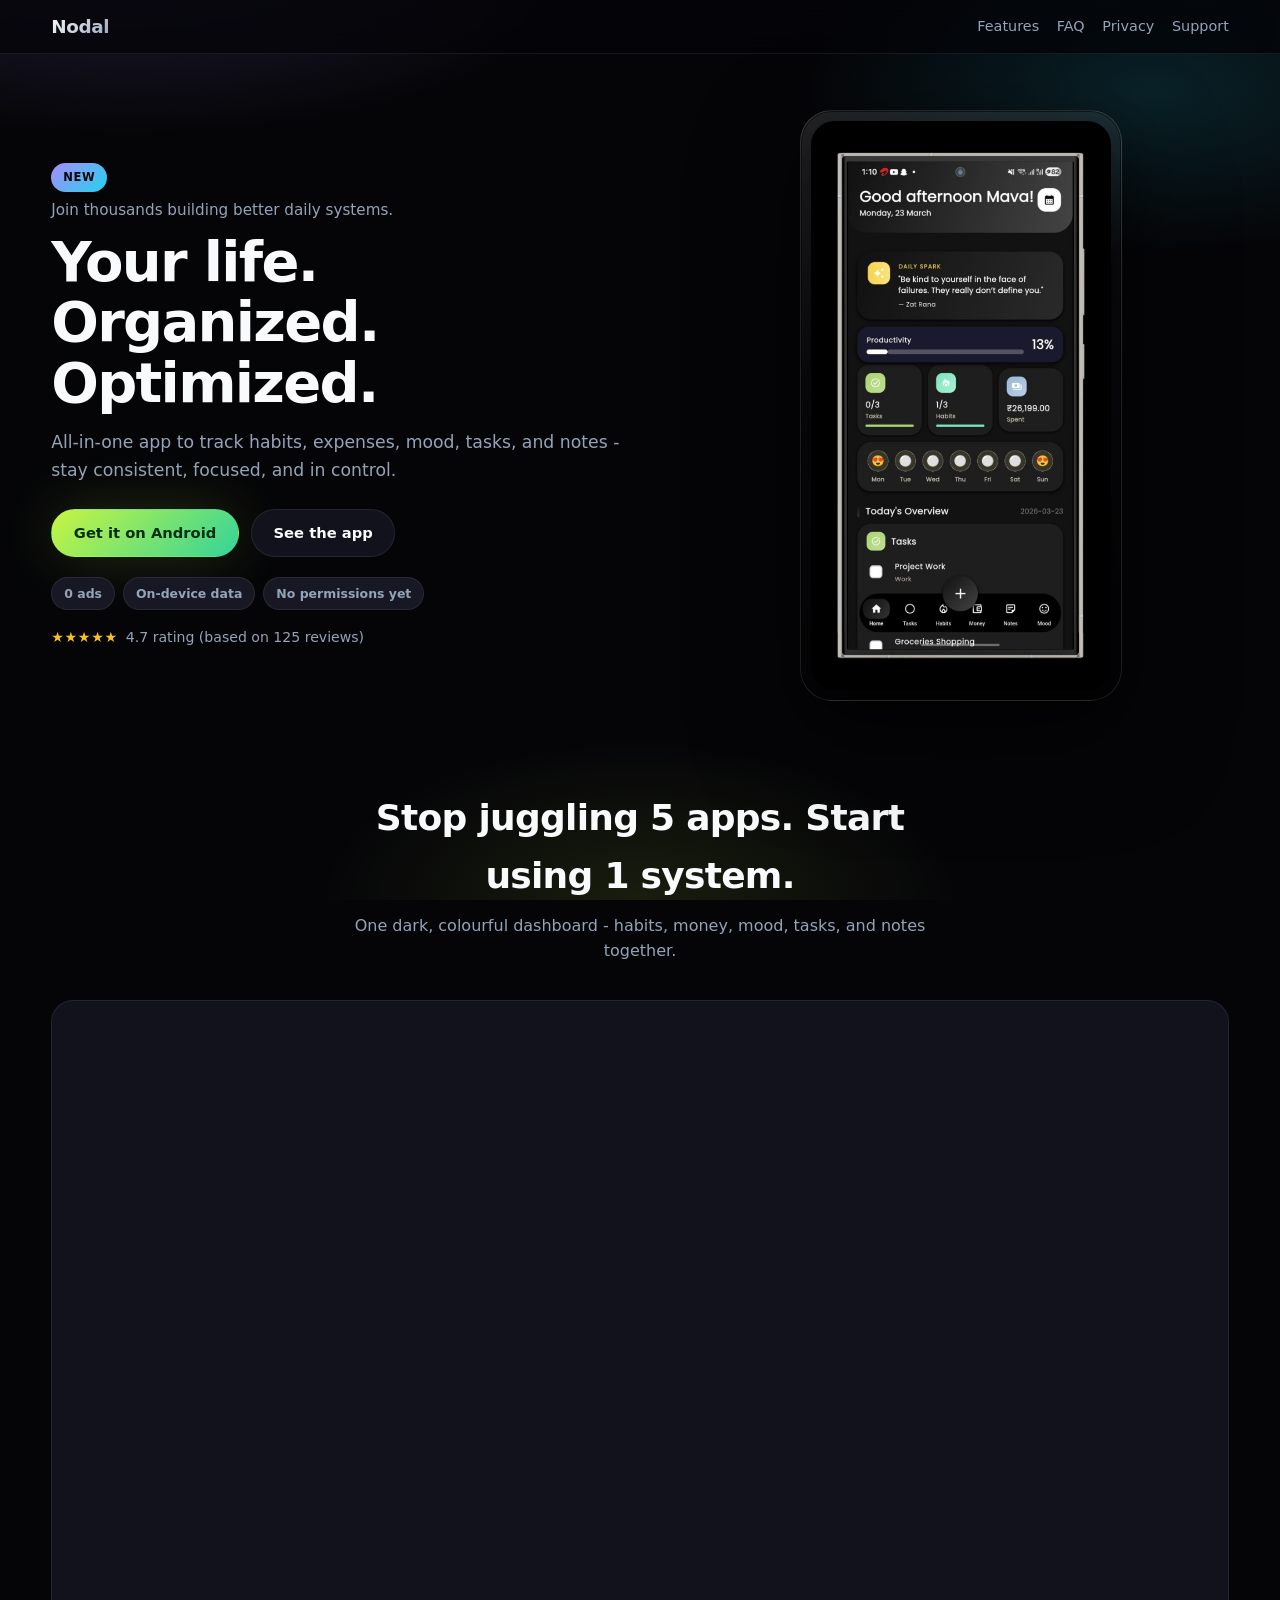
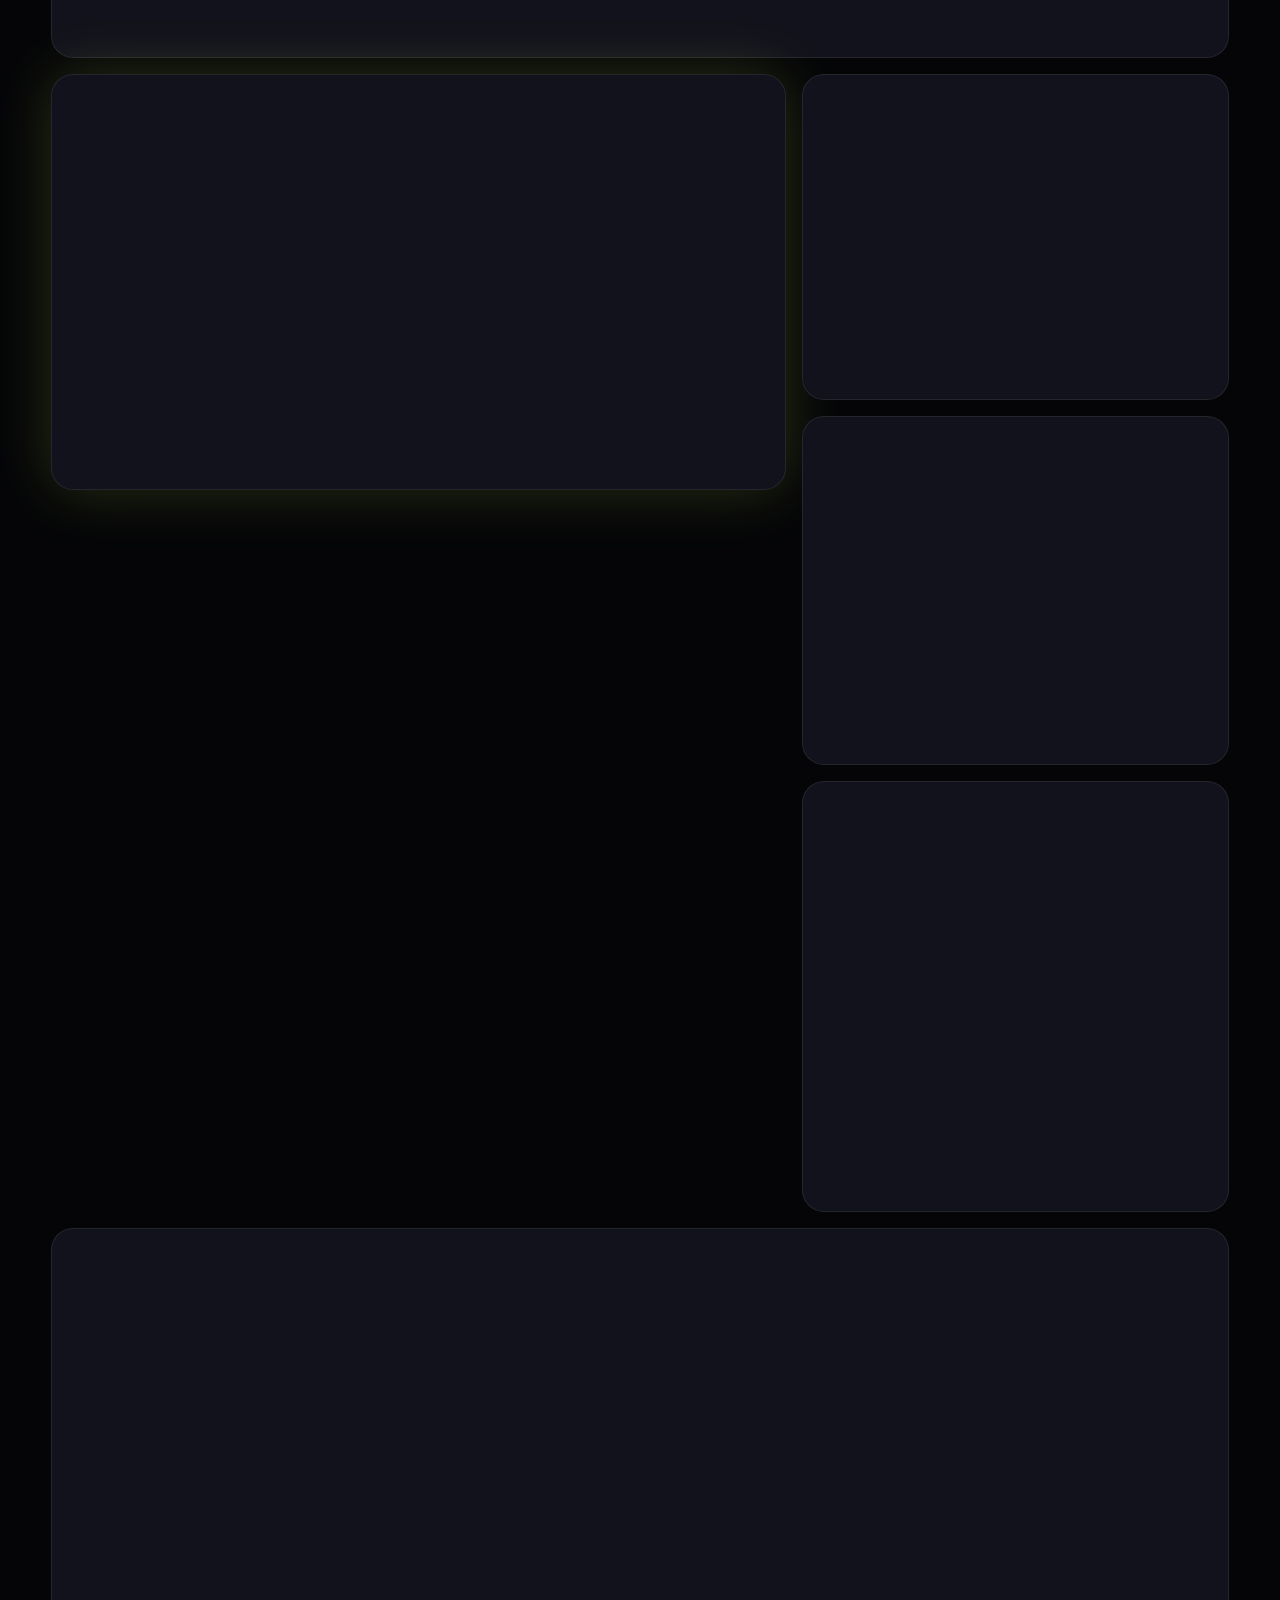
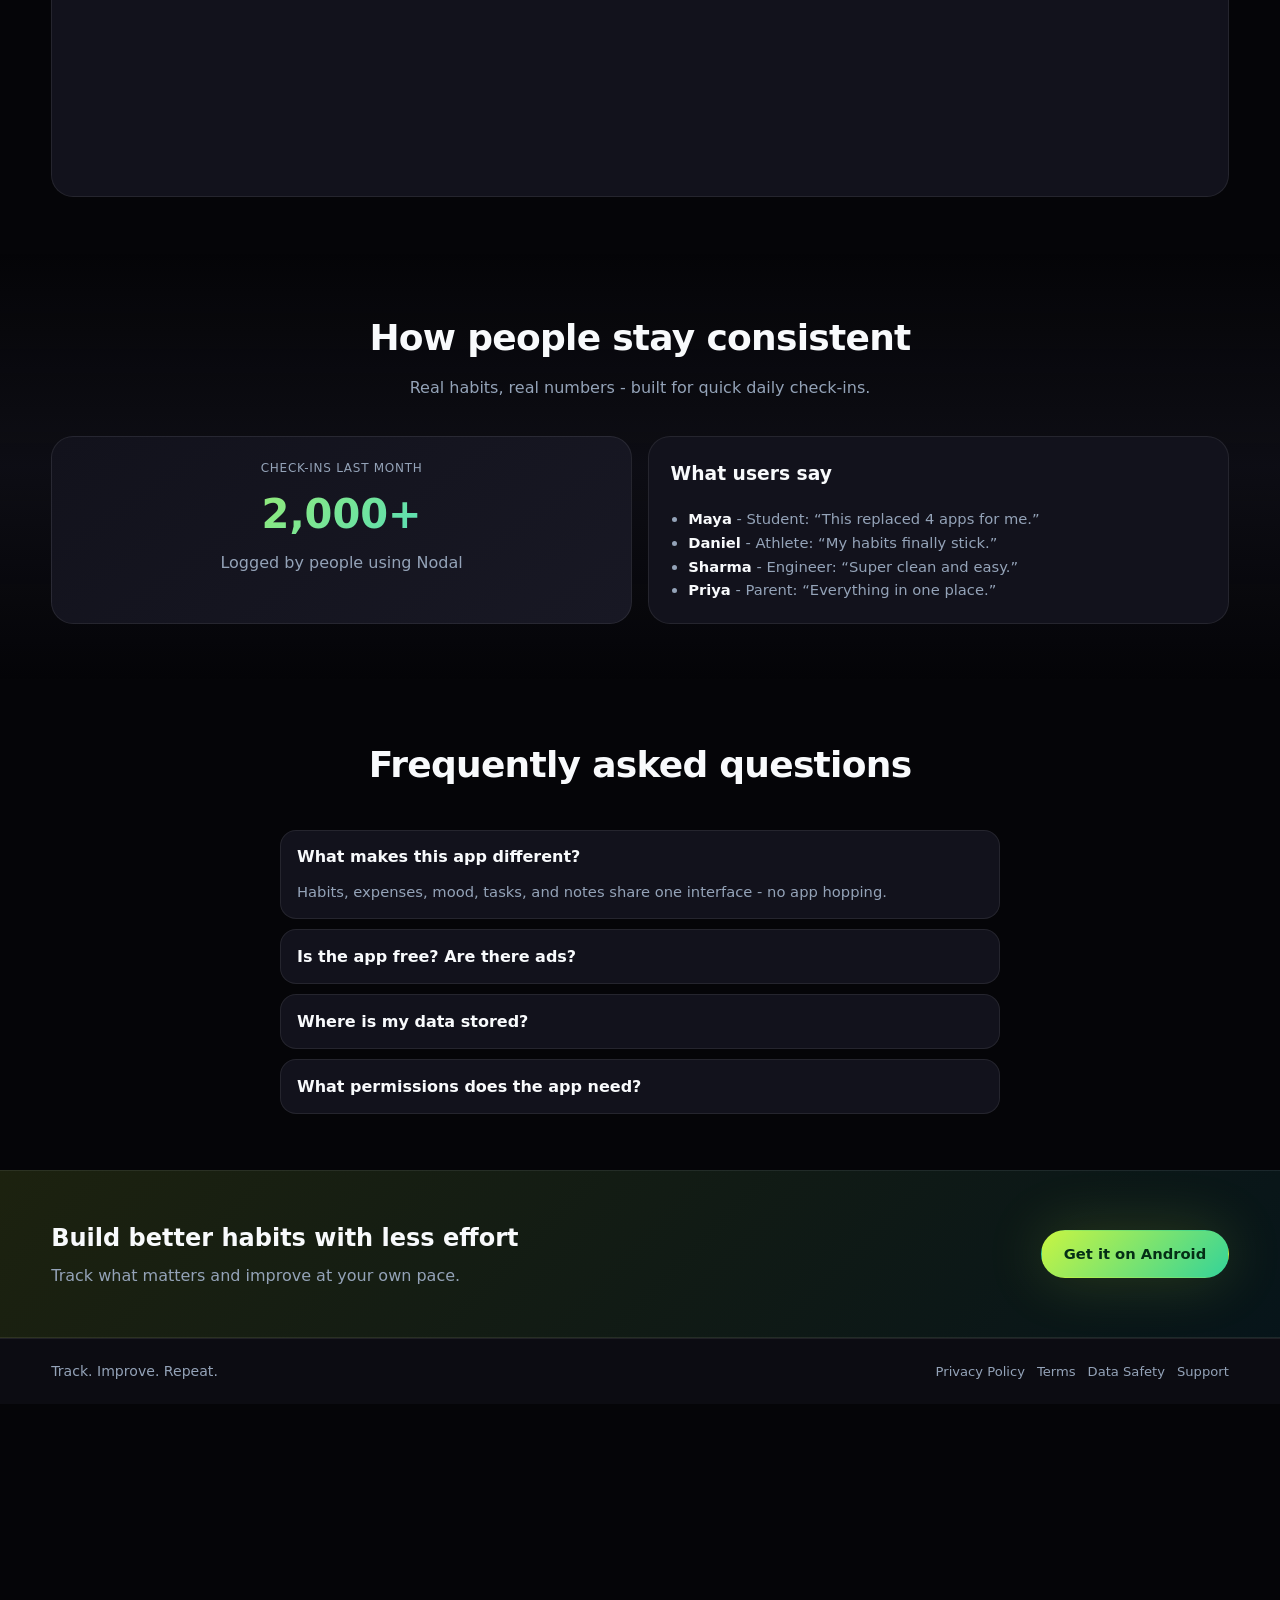
==== index.html @ 2a35434c "Initial commit: Nodal marketing site for GitHub Pages Made-with: Cursor" ====
<!doctype html>
<html lang="en">
<head>
  <meta charset="UTF-8" />
  <meta name="viewport" content="width=device-width, initial-scale=1.0" />
  <title>Nodal - Your life. Organized. Optimized.</title>
  <meta name="description" content="Track habits, expenses, mood, tasks, and notes in one colourful app. Data stays on your device." />
  <link rel="stylesheet" href="styles.css" />
</head>
<body>
  <div class="page-bg" aria-hidden="true"></div>

  <header class="topbar">
    <div class="container row between center">
      <div class="brand">Nodal</div>
      <nav class="nav" aria-label="Primary">
        <a href="#features">Features</a>
        <a href="#faq">FAQ</a>
        <a href="privacy-policy.html">Privacy</a>
        <a href="support.html">Support</a>
      </nav>
    </div>
  </header>

  <main>
    <section class="hero">
      <div class="container hero-grid">
        <div class="hero-copy">
          <span class="badge">New</span>
          <p class="tagline">Join thousands building better daily systems.</p>
          <h1>Your life. Organized. Optimized.</h1>
          <p class="lead">All-in-one app to track habits, expenses, mood, tasks, and notes - stay consistent, focused, and in control.</p>
          <div class="cta-row">
            <a class="btn primary" href="https://play.google.com/store/" target="_blank" rel="noreferrer">Get it on Android</a>
            <a class="btn ghost" href="#features">See the app</a>
          </div>
          <div class="pill-row" aria-hidden="true">
            <span class="pill">0 ads</span>
            <span class="pill">On-device data</span>
            <span class="pill">No permissions yet</span>
          </div>
          <div class="rating-strip">
            <span class="stars" aria-hidden="true">★★★★★</span>
            <span>4.7 rating (based on 125 reviews)</span>
          </div>
        </div>
        <div class="hero-visual">
          <div class="hero-glow" aria-hidden="true"></div>
          <div class="phone-wrap">
            <img
              src="images/screen-home.png"
              alt="Nodal home dashboard on a phone"
              width="540"
              height="1024"
              fetchpriority="high"
              decoding="async"
            />
          </div>
        </div>
      </div>
    </section>

    <section class="section" id="features">
      <div class="container">
        <div class="section-head">
          <h2>Stop juggling 5 apps. Start using 1 system.</h2>
          <p>One dark, colourful dashboard - habits, money, mood, tasks, and notes together.</p>
        </div>

        <div class="bento-features">
          <article class="bento-card bento-home accent-violet">
            <div class="shot shot-wide">
              <img
                src="images/screen-home.png"
                alt="Nodal dashboard overview"
                width="540"
                height="1024"
                loading="lazy"
                decoding="async"
              />
            </div>
            <h3>Home overview</h3>
            <p>Daily spark, productivity, tasks, habits, spending, and mood - all in one scroll.</p>
          </article>

          <div class="bento-split">
            <article class="bento-card bento-tasks accent-lime">
              <div class="shot">
                <img
                  src="images/screen-tasks.png"
                  alt="Tasks screen with colourful cards and filters"
                  width="540"
                  height="1024"
                  loading="lazy"
                  decoding="async"
                />
              </div>
              <h3>Tasks</h3>
              <p>Colourful cards, Today / Upcoming / Done, and progress you can see at a glance.</p>
            </article>

            <div class="bento-rail" role="presentation">
              <article class="bento-card bento-rail-card accent-mint">
                <div class="shot shot-fit">
                  <img
                    src="images/screen-habits.png"
                    alt="Habits tracker with streaks and grid"
                    width="1024"
                    height="864"
                    loading="lazy"
                    decoding="async"
                  />
                </div>
                <h3>Habits</h3>
                <p>Streak-friendly layout with mint accents and a clear daily rhythm.</p>
              </article>

              <article class="bento-card bento-rail-card accent-sky">
                <div class="shot shot-fit">
                  <img
                    src="images/screen-expenses.png"
                    alt="Expenses screen with spending summary"
                    width="1024"
                    height="861"
                    loading="lazy"
                    decoding="async"
                  />
                </div>
                <h3>Money</h3>
                <p>Track spending with a bold summary card and a clean expense log.</p>
              </article>

              <article class="bento-card bento-rail-card accent-coral">
                <div class="shot shot-fit">
                  <img
                    src="images/screen-mood.png"
                    alt="Mood tracker with weekly view"
                    width="1024"
                    height="861"
                    loading="lazy"
                    decoding="async"
                  />
                </div>
                <h3>Mood</h3>
                <p>Log how you feel and spot patterns week over week.</p>
              </article>
            </div>
          </div>

          <article class="bento-card bento-home accent-amber">
            <div class="shot shot-wide">
              <img
                src="images/screen-notes.png"
                alt="Notes screen with colourful note cards"
                width="1024"
                height="864"
                loading="lazy"
                decoding="async"
              />
            </div>
            <h3>Notes</h3>
            <p>Capture ideas fast - coral, yellow, and dark panels that stay easy to scan.</p>
          </article>
        </div>
      </div>
    </section>

    <section class="section alt">
      <div class="container">
        <div class="section-head">
          <h2>How people stay consistent</h2>
          <p>Real habits, real numbers - built for quick daily check-ins.</p>
        </div>
        <div class="trust">
          <article class="trust-card stat">
            <p class="small-title">Check-ins last month</p>
            <p class="big">2,000+</p>
            <p class="muted">Logged by people using Nodal</p>
          </article>
          <article class="trust-card">
            <h3>What users say</h3>
            <ul>
              <li><span class="name">Maya</span> - Student: “This replaced 4 apps for me.”</li>
              <li><span class="name">Daniel</span> - Athlete: “My habits finally stick.”</li>
              <li><span class="name">Sharma</span> - Engineer: “Super clean and easy.”</li>
              <li><span class="name">Priya</span> - Parent: “Everything in one place.”</li>
            </ul>
          </article>
        </div>
      </div>
    </section>

    <section class="section container" id="faq">
      <div class="section-head">
        <h2>Frequently asked questions</h2>
      </div>
      <div class="faq-list">
        <details open>
          <summary>What makes this app different?</summary>
          <p>Habits, expenses, mood, tasks, and notes share one interface - no app hopping.</p>
        </details>
        <details>
          <summary>Is the app free? Are there ads?</summary>
          <p>Yes, it’s free to use. There are <strong class="faq-strong">0 ads</strong>.</p>
        </details>
        <details>
          <summary>Where is my data stored?</summary>
          <p>On your own device - not on our cloud. You stay in control.</p>
        </details>
        <details>
          <summary>What permissions does the app need?</summary>
          <p>Right now, none. A future update may ask for notification permission only, if you want reminders.</p>
        </details>
      </div>
    </section>

    <section class="section cta">
      <div class="container row between center wrap row-cta">
        <div>
          <h2>Build better habits with less effort</h2>
          <p>Track what matters and improve at your own pace.</p>
        </div>
        <a class="btn primary" href="https://play.google.com/store/" target="_blank" rel="noreferrer">Get it on Android</a>
      </div>
    </section>
  </main>

  <footer class="footer">
    <div class="container row between center wrap row-footer">
      <p>Track. Improve. Repeat.</p>
      <nav class="nav small" aria-label="Footer">
        <a href="privacy-policy.html">Privacy Policy</a>
        <a href="terms.html">Terms</a>
        <a href="data-safety.html">Data Safety</a>
        <a href="support.html">Support</a>
      </nav>
    </div>
  </footer>

  <script src="script.js"></script>
</body>
</html>
---- styles.css ----
/* Nodal marketing site - dark, colorful, static-only for fast loads (no web fonts) */
:root {
  --bg: #050508;
  --bg-elevated: #0c0c12;
  --surface: #12121c;
  --surface-2: #181824;
  --border: rgba(255, 255, 255, 0.08);
  --text: #f8fafc;
  --muted: #94a3b8;
  --lime: #c8f542;
  --mint: #34d399;
  --cyan: #22d3ee;
  --coral: #fb7185;
  --violet: #a78bfa;
  --pink: #f472b6;
  --sky: #38bdf8;
  --amber: #fbbf24;
  --radius-lg: 22px;
  --radius-md: 16px;
  --shadow-glow-lime: 0 0 60px rgba(200, 245, 66, 0.18);
  --shadow-glow-cyan: 0 0 50px rgba(34, 211, 238, 0.15);
}

*,
*::before,
*::after {
  box-sizing: border-box;
}

html {
  scroll-behavior: smooth;
}

body {
  margin: 0;
  font-family: ui-sans-serif, system-ui, -apple-system, BlinkMacSystemFont, "Segoe UI", Roboto, "Helvetica Neue", Arial, sans-serif;
  color: var(--text);
  background: var(--bg);
  line-height: 1.6;
  -webkit-font-smoothing: antialiased;
}

a {
  color: inherit;
  text-decoration: none;
}

img {
  max-width: 100%;
  height: auto;
  vertical-align: middle;
}

.container {
  width: min(1180px, 92%);
  margin: 0 auto;
}

.row {
  display: flex;
}
.between {
  justify-content: space-between;
}
.center {
  align-items: center;
}
.wrap {
  flex-wrap: wrap;
}

/* Ambient background (CSS only - GPU-friendly) */
.page-bg {
  position: fixed;
  inset: 0;
  z-index: -1;
  pointer-events: none;
  background:
    radial-gradient(ellipse 80% 50% at 10% -10%, rgba(167, 139, 250, 0.22), transparent 50%),
    radial-gradient(ellipse 60% 40% at 90% 10%, rgba(34, 211, 238, 0.14), transparent 45%),
    radial-gradient(ellipse 50% 35% at 50% 100%, rgba(200, 245, 66, 0.1), transparent 50%),
    var(--bg);
}

.topbar {
  position: sticky;
  top: 0;
  z-index: 50;
  background: rgba(5, 5, 8, 0.78);
  backdrop-filter: saturate(140%) blur(12px);
  -webkit-backdrop-filter: saturate(140%) blur(12px);
  border-bottom: 1px solid var(--border);
}
.topbar .container {
  padding: 0.75rem 0;
}
.brand {
  font-weight: 800;
  font-size: 1.15rem;
  letter-spacing: -0.02em;
  background: linear-gradient(135deg, #fff 0%, var(--muted) 100%);
  -webkit-background-clip: text;
  background-clip: text;
  color: transparent;
}
.nav {
  display: flex;
  gap: 1.1rem;
  font-size: 0.9rem;
  flex-wrap: wrap;
}
.nav a {
  color: var(--muted);
  transition: color 0.15s ease;
}
.nav a:hover {
  color: var(--text);
}
.nav.small {
  gap: 0.75rem;
  font-size: 0.82rem;
}

.badge {
  display: inline-block;
  background: linear-gradient(135deg, var(--violet), var(--cyan));
  color: #050508;
  border-radius: 999px;
  font-size: 0.72rem;
  font-weight: 700;
  text-transform: uppercase;
  letter-spacing: 0.06em;
  padding: 0.35rem 0.75rem;
}

.hero {
  padding: 3.5rem 0 2rem;
}
.hero-grid {
  display: grid;
  grid-template-columns: 1.05fr 0.95fr;
  gap: clamp(1.5rem, 4vw, 3rem);
  align-items: center;
}

.hero-copy h1 {
  font-size: clamp(2.1rem, 4.5vw, 3.5rem);
  line-height: 1.08;
  margin: 0.6rem 0 1rem;
  letter-spacing: -0.03em;
}

.lead {
  font-size: 1.08rem;
  max-width: 36rem;
  color: var(--muted);
  margin: 0;
}

.muted {
  color: var(--muted);
  margin: 0;
}

.tagline {
  font-size: 0.95rem;
  color: var(--muted);
  margin: 0.35rem 0 0;
}

.cta-row {
  display: flex;
  gap: 0.75rem;
  margin-top: 1.5rem;
  flex-wrap: wrap;
}

.btn {
  display: inline-flex;
  align-items: center;
  justify-content: center;
  border-radius: 999px;
  padding: 0.72rem 1.35rem;
  font-weight: 700;
  font-size: 0.92rem;
  border: 1px solid transparent;
  transition: transform 0.15s ease, box-shadow 0.15s ease, background 0.15s ease;
}
.btn:active {
  transform: scale(0.98);
}

.btn.primary {
  background: linear-gradient(135deg, var(--lime), var(--mint));
  color: #052e16;
  box-shadow: var(--shadow-glow-lime);
}
.btn.primary:hover {
  box-shadow: 0 0 40px rgba(200, 245, 66, 0.35);
}

.btn.ghost {
  background: var(--surface);
  color: var(--text);
  border-color: var(--border);
}
.btn.ghost:hover {
  border-color: rgba(255, 255, 255, 0.18);
}

.pill-row {
  display: flex;
  flex-wrap: wrap;
  gap: 0.5rem;
  margin-top: 1.25rem;
}
.pill {
  font-size: 0.78rem;
  font-weight: 600;
  padding: 0.35rem 0.75rem;
  border-radius: 999px;
  background: var(--surface-2);
  border: 1px solid var(--border);
  color: var(--muted);
}

.hero-visual {
  position: relative;
  display: flex;
  justify-content: center;
  align-items: center;
}

.hero-glow {
  position: absolute;
  width: min(340px, 70vw);
  height: min(340px, 70vw);
  border-radius: 50%;
  background: radial-gradient(circle, rgba(200, 245, 66, 0.25) 0%, transparent 65%);
  filter: blur(4px);
  z-index: 0;
}

.phone-wrap {
  position: relative;
  z-index: 1;
  border-radius: 32px;
  padding: 10px;
  background: linear-gradient(160deg, rgba(255, 255, 255, 0.12) 0%, rgba(255, 255, 255, 0.02) 40%, rgba(0, 0, 0, 0.4) 100%);
  border: 1px solid rgba(255, 255, 255, 0.12);
  box-shadow:
    0 40px 100px rgba(0, 0, 0, 0.55),
    0 0 0 1px rgba(0, 0, 0, 0.5) inset;
}

.phone-wrap img {
  display: block;
  width: min(300px, 52vw);
  border-radius: 24px;
  box-shadow: 0 20px 50px rgba(0, 0, 0, 0.45);
}

.rating-strip {
  margin-top: 1rem;
  display: flex;
  align-items: center;
  gap: 0.5rem;
  flex-wrap: wrap;
  font-size: 0.88rem;
  color: var(--muted);
}
.stars {
  color: var(--amber);
  letter-spacing: 0.05em;
}

.section-head {
  text-align: center;
  max-width: 40rem;
  margin: 0 auto 2.25rem;
}
.section-head h2 {
  margin: 0 0 0.5rem;
  font-size: clamp(1.65rem, 3vw, 2.25rem);
  letter-spacing: -0.02em;
}
.section-head p {
  margin: 0;
  color: var(--muted);
}

.section {
  padding: 3.5rem 0;
}
.section.alt {
  background: linear-gradient(180deg, transparent, rgba(24, 24, 36, 0.45), transparent);
}

/* Feature gallery: full-width panels (Home, Notes) + Tasks + rail (Habits, Money, Mood) */
.bento-features {
  display: flex;
  flex-direction: column;
  gap: 1rem;
}

.bento-split {
  display: grid;
  grid-template-columns: minmax(0, 1.72fr) minmax(272px, 1fr);
  gap: 1rem;
  align-items: start;
}

.bento-rail {
  display: flex;
  flex-direction: column;
  gap: 1rem;
  min-width: 0;
}

.bento-rail .bento-card {
  width: 100%;
}

.bento-home {
  width: 100%;
}

.bento-card {
  background: var(--surface);
  border: 1px solid var(--border);
  border-radius: var(--radius-lg);
  padding: 1rem;
  overflow: hidden;
  transition: border-color 0.2s ease, transform 0.2s ease;
  content-visibility: auto;
  contain-intrinsic-size: 420px;
}
.bento-card:hover {
  border-color: rgba(255, 255, 255, 0.16);
  transform: translateY(-2px);
}

.bento-card .shot {
  border-radius: var(--radius-md);
  overflow: hidden;
  background: #000;
  margin-bottom: 0.85rem;
  aspect-ratio: 10 / 19;
  display: flex;
  align-items: center;
  justify-content: center;
}
.bento-card .shot-landscape {
  aspect-ratio: 1024 / 861;
}
/* Natural image height - no fixed aspect box (e.g. Habits tile) */
.bento-card .shot-fit {
  aspect-ratio: auto;
  height: auto;
  min-height: 0;
  align-items: flex-start;
}
.bento-card .shot img {
  width: 100%;
  height: 100%;
  object-fit: cover;
  object-position: top center;
}
.bento-card .shot-landscape img {
  object-fit: contain;
  object-position: center;
}
/* Higher specificity than `.shot img` so height follows the image */
.bento-card .shot.shot-fit img {
  width: 100%;
  height: auto;
  max-height: none;
  object-fit: contain;
  object-position: top center;
  display: block;
}

.bento-card .shot-wide {
  aspect-ratio: auto;
  min-height: 260px;
  max-height: min(52vh, 520px);
}
.bento-card .shot-wide img {
  width: auto;
  max-width: 100%;
  height: min(52vh, 520px);
  margin: 0 auto;
  object-fit: contain;
  object-position: center;
}

.faq-strong {
  color: var(--text);
}

.bento-card h3 {
  margin: 0 0 0.25rem;
  font-size: 1.05rem;
}
.bento-card p {
  margin: 0;
  font-size: 0.88rem;
  color: var(--muted);
}

.accent-lime {
  box-shadow: var(--shadow-glow-lime);
}
.accent-mint .shot {
  box-shadow: 0 0 44px rgba(52, 211, 153, 0.18);
}
.accent-cyan {
  box-shadow: var(--shadow-glow-cyan);
}
.accent-sky .shot {
  box-shadow: 0 0 40px rgba(56, 189, 248, 0.12);
}
.accent-coral .shot {
  box-shadow: 0 0 40px rgba(251, 113, 133, 0.12);
}
.accent-violet .shot {
  box-shadow: 0 0 40px rgba(167, 139, 250, 0.12);
}
.accent-amber .shot {
  box-shadow: 0 0 40px rgba(251, 191, 36, 0.1);
}

.trust {
  display: grid;
  grid-template-columns: repeat(2, 1fr);
  gap: 1rem;
}
.trust-card {
  background: var(--surface);
  border: 1px solid var(--border);
  border-radius: var(--radius-lg);
  padding: 1.35rem;
}
.trust-card.stat {
  text-align: center;
  background: linear-gradient(145deg, var(--surface), var(--surface-2));
}
.trust-card .big {
  font-size: 2.5rem;
  font-weight: 800;
  margin: 0.25rem 0;
  background: linear-gradient(135deg, var(--lime), var(--cyan));
  -webkit-background-clip: text;
  background-clip: text;
  color: transparent;
}
.trust-card .small-title {
  color: var(--muted);
  text-transform: uppercase;
  letter-spacing: 0.06em;
  font-size: 0.75rem;
  margin: 0;
}
.trust-card ul {
  margin: 0;
  padding-left: 1.1rem;
  color: var(--muted);
  font-size: 0.92rem;
}
.trust-card h3 {
  margin-top: 0;
}
.trust-card .name {
  color: var(--text);
  font-weight: 600;
}

.section.cta .row-cta {
  gap: 1.25rem;
}
.footer .row-footer {
  gap: 0.75rem;
}
.footer p {
  margin: 0;
}

.faq-list {
  display: grid;
  gap: 0.65rem;
  max-width: 720px;
  margin: 0 auto;
}
details {
  background: var(--surface);
  border: 1px solid var(--border);
  border-radius: var(--radius-md);
  padding: 0.85rem 1rem;
}
details summary {
  cursor: pointer;
  font-weight: 700;
  list-style: none;
}
details summary::-webkit-details-marker {
  display: none;
}
details p {
  margin: 0.65rem 0 0;
  color: var(--muted);
  font-size: 0.92rem;
}

.section.cta {
  padding: 3rem 0;
  background: linear-gradient(135deg, rgba(200, 245, 66, 0.12), rgba(34, 211, 238, 0.08));
  border-top: 1px solid var(--border);
  border-bottom: 1px solid var(--border);
}
.section.cta h2 {
  margin: 0 0 0.35rem;
}
.section.cta p {
  margin: 0;
  color: var(--muted);
}
.section.cta .btn.primary {
  flex-shrink: 0;
}

.footer {
  border-top: 1px solid var(--border);
  background: var(--bg-elevated);
  padding: 1.35rem 0;
  font-size: 0.88rem;
  color: var(--muted);
}

.text-link {
  color: var(--cyan);
  font-weight: 600;
  text-decoration: underline;
  text-underline-offset: 3px;
}

/* Legal pages */
.legal {
  padding: 3rem 0 4rem;
}
.legal h1 {
  margin-top: 0;
  font-size: clamp(1.75rem, 3vw, 2.35rem);
  letter-spacing: -0.02em;
}
.legal article {
  background: var(--surface);
  border: 1px solid var(--border);
  border-radius: var(--radius-md);
  padding: 1rem 1.15rem;
  margin: 0.85rem 0;
}
.legal article h3 {
  margin: 0 0 0.4rem;
  font-size: 1rem;
}
.legal article p {
  margin: 0;
  color: var(--muted);
  font-size: 0.95rem;
}

@media (max-width: 960px) {
  .hero-grid {
    grid-template-columns: 1fr;
    text-align: center;
  }
  .lead,
  .tagline {
    margin-left: auto;
    margin-right: auto;
  }
  .cta-row,
  .pill-row,
  .rating-strip {
    justify-content: center;
  }
  .bento-split {
    grid-template-columns: 1fr;
  }
  .trust {
    grid-template-columns: 1fr;
  }
}

@media (prefers-reduced-motion: reduce) {
  html {
    scroll-behavior: auto;
  }
  .btn,
  .bento-card {
    transition: none;
  }
}
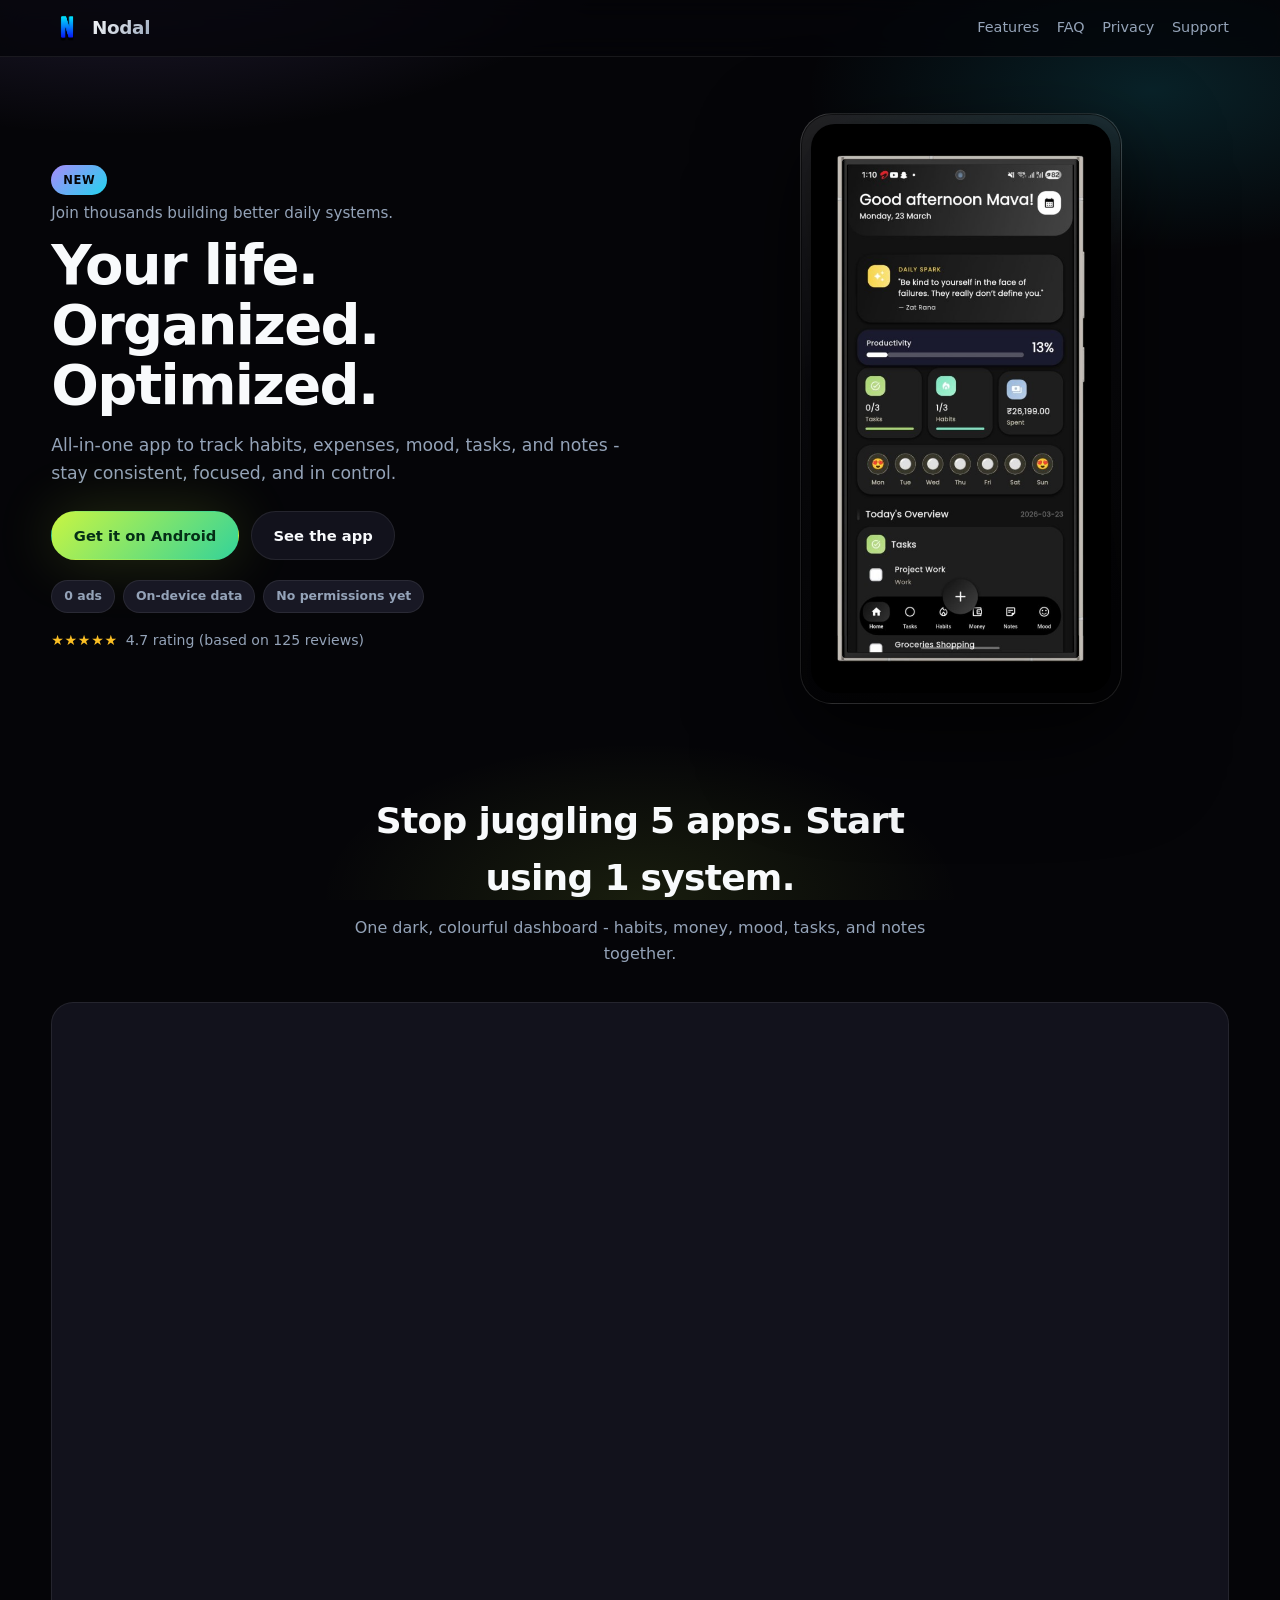
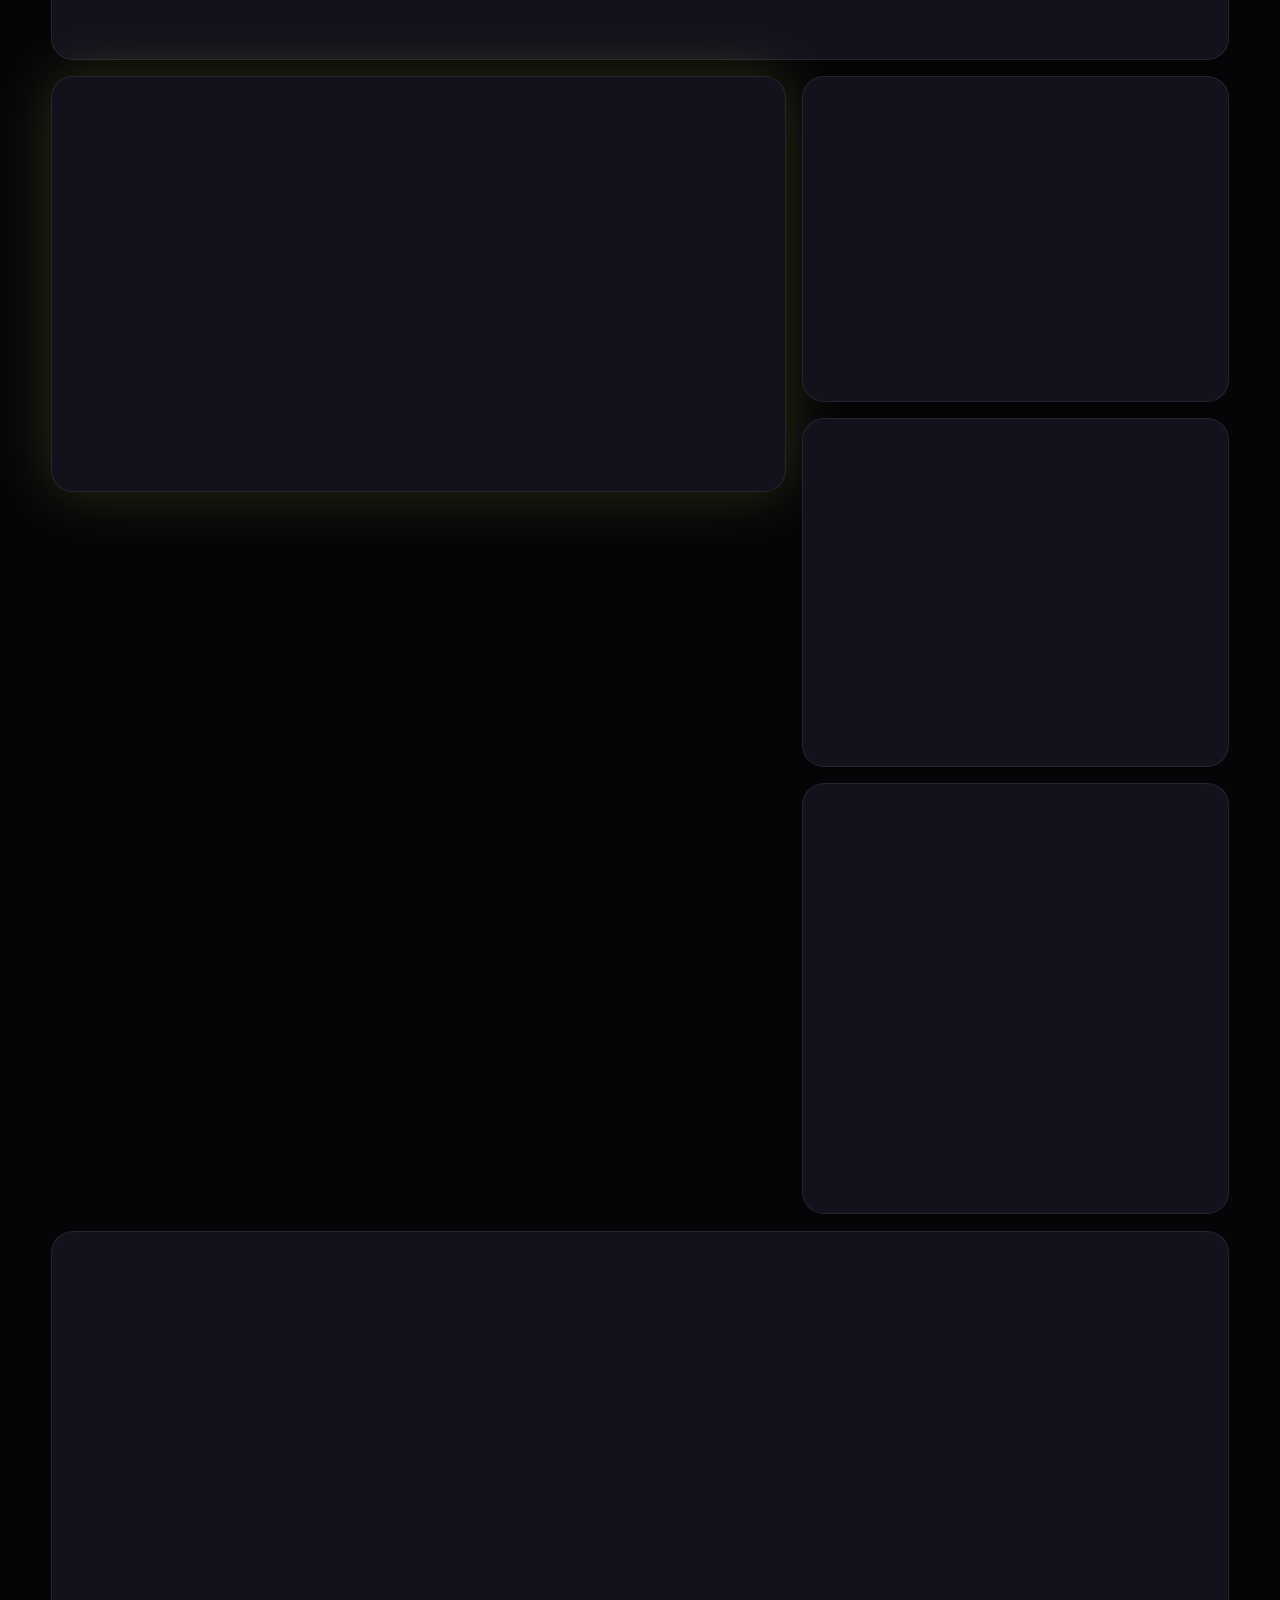
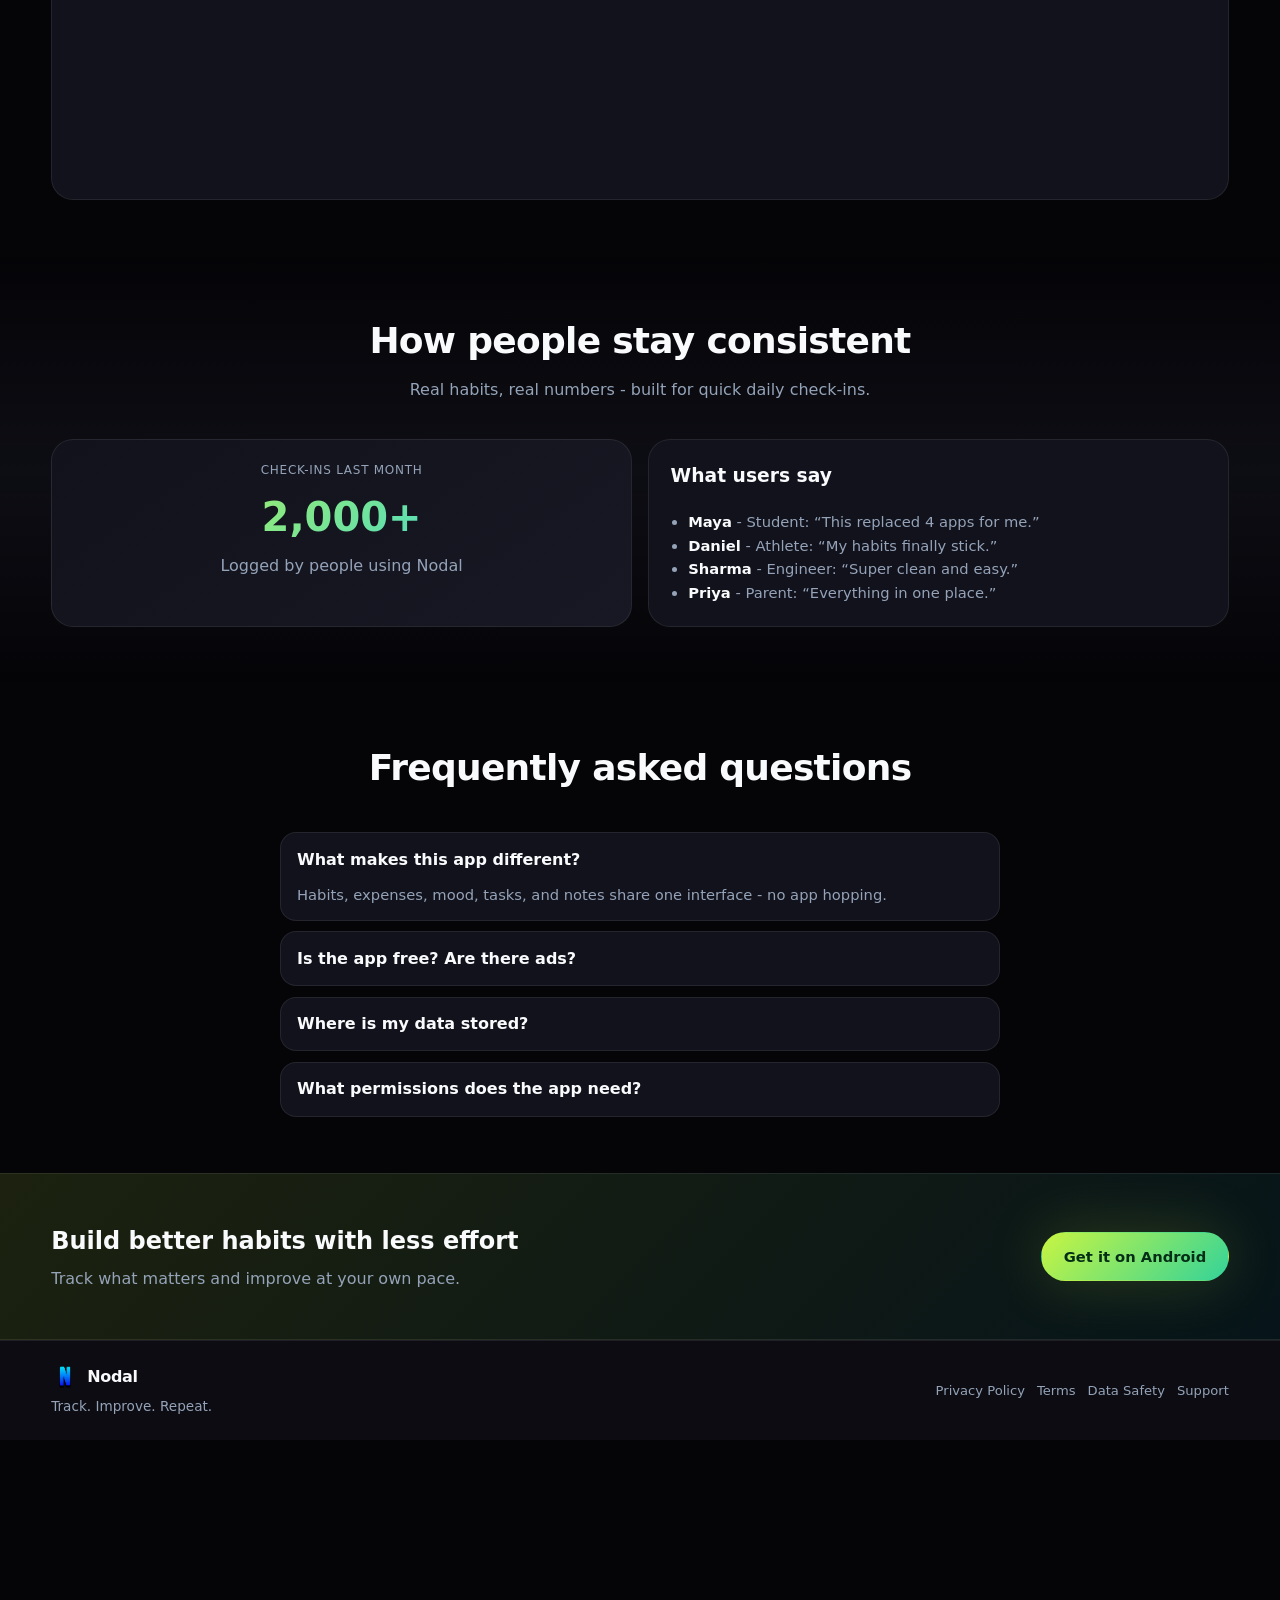
==== commit b69afc7b: "Add Nodal icon as favicon, header logo, and footer mark Made-with: Cursor" ====
--- a/index.html
+++ b/index.html
@@ -3,8 +3,11 @@
 <head>
   <meta charset="UTF-8" />
   <meta name="viewport" content="width=device-width, initial-scale=1.0" />
+  <meta name="theme-color" content="#050508" />
   <title>Nodal - Your life. Organized. Optimized.</title>
   <meta name="description" content="Track habits, expenses, mood, tasks, and notes in one colourful app. Data stays on your device." />
+  <link rel="icon" type="image/png" href="images/nodal-icon.png" sizes="32x32" />
+  <link rel="apple-touch-icon" href="images/nodal-icon.png" />
   <link rel="stylesheet" href="styles.css" />
 </head>
 <body>
@@ -12,7 +15,10 @@
 
   <header class="topbar">
     <div class="container row between center">
-      <div class="brand">Nodal</div>
+      <a href="index.html" class="brand" aria-label="Nodal home">
+        <img src="images/nodal-icon.png" alt="" class="brand-logo" width="32" height="32" decoding="async" />
+        <span class="brand-text">Nodal</span>
+      </a>
       <nav class="nav" aria-label="Primary">
         <a href="#features">Features</a>
         <a href="#faq">FAQ</a>
@@ -227,7 +233,13 @@
 
   <footer class="footer">
     <div class="container row between center wrap row-footer">
-      <p>Track. Improve. Repeat.</p>
+      <div class="footer-lead">
+        <a href="index.html" class="footer-brand" aria-label="Nodal home">
+          <img src="images/nodal-icon.png" alt="" class="footer-brand-logo" width="28" height="28" decoding="async" />
+          <span class="footer-brand-name">Nodal</span>
+        </a>
+        <p class="footer-tagline">Track. Improve. Repeat.</p>
+      </div>
       <nav class="nav small" aria-label="Footer">
         <a href="privacy-policy.html">Privacy Policy</a>
         <a href="terms.html">Terms</a>
--- a/styles.css
+++ b/styles.css
@@ -95,6 +95,23 @@
   padding: 0.75rem 0;
 }
 .brand {
+  display: inline-flex;
+  align-items: center;
+  gap: 0.55rem;
+  text-decoration: none;
+  color: inherit;
+}
+.brand:hover .brand-text {
+  opacity: 0.9;
+}
+.brand-logo {
+  width: 32px;
+  height: 32px;
+  flex-shrink: 0;
+  object-fit: contain;
+  display: block;
+}
+.brand-text {
   font-weight: 800;
   font-size: 1.15rem;
   letter-spacing: -0.02em;
@@ -483,6 +500,37 @@
 }
 .footer p {
   margin: 0;
+}
+.footer-lead {
+  display: flex;
+  flex-direction: column;
+  gap: 0.35rem;
+}
+.footer-brand {
+  display: inline-flex;
+  align-items: center;
+  gap: 0.5rem;
+  text-decoration: none;
+  color: var(--text);
+}
+.footer-brand:hover {
+  opacity: 0.9;
+}
+.footer-brand-logo {
+  width: 28px;
+  height: 28px;
+  object-fit: contain;
+  display: block;
+}
+.footer-brand-name {
+  font-weight: 800;
+  font-size: 1rem;
+  letter-spacing: -0.02em;
+}
+.footer-tagline {
+  margin: 0;
+  font-size: 0.85rem;
+  color: var(--muted);
 }
 
 .faq-list {
